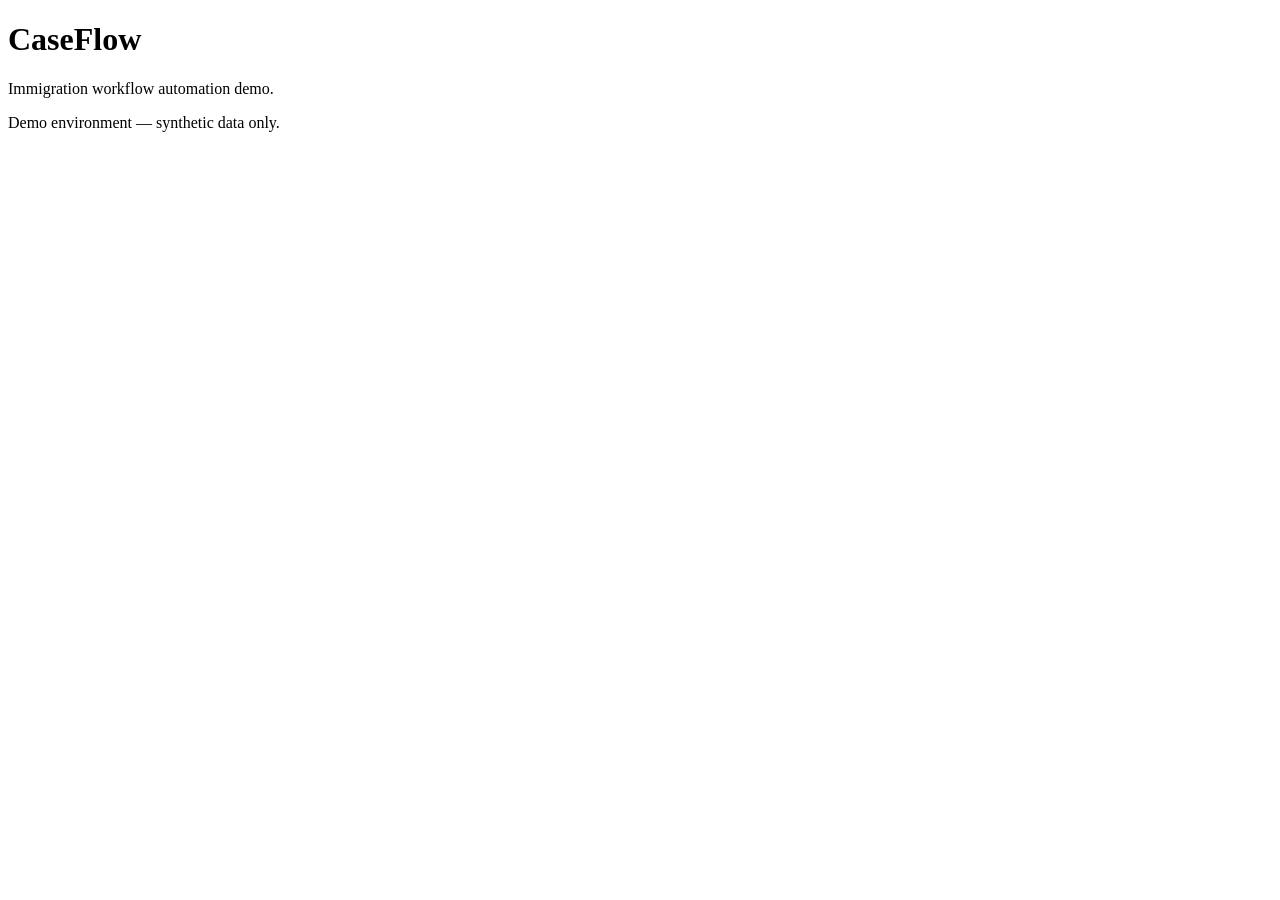
==== static/index.html @ c0439cb5 "Initial Commit" ====
<!DOCTYPE html>
<html lang="en">
<head>
    <meta charset="UTF-8">
    <meta name="viewport" content="width=device-width, initial-scale=1.0">
    <title>CaseFlow</title>
</head>
<body>
    <h1>CaseFlow</h1>
    <p>Immigration workflow automation demo.</p>
    <p>Demo environment — synthetic data only.</p>
</body>
</html>
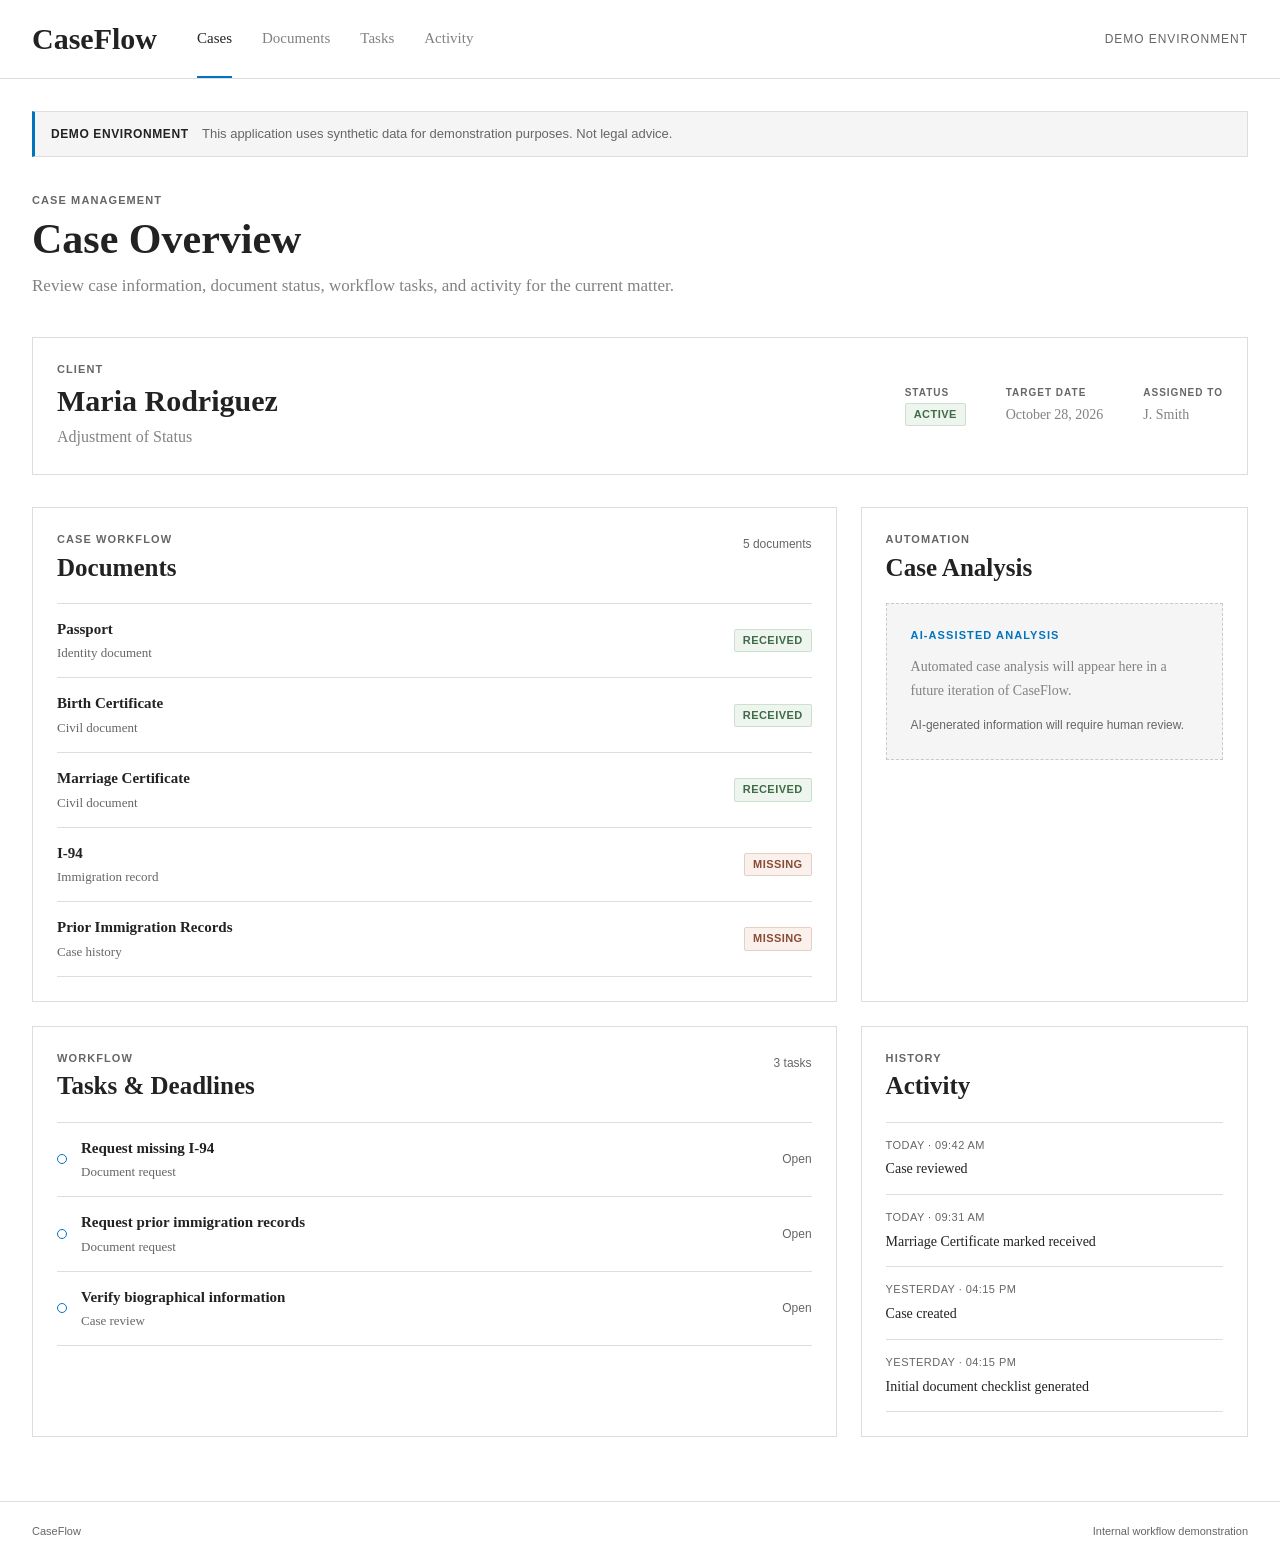
==== commit 0f56872a: "Basic Stylesheet" ====
--- a/static/index.html
+++ b/static/index.html
@@ -3,11 +3,272 @@
 <head>
     <meta charset="UTF-8">
     <meta name="viewport" content="width=device-width, initial-scale=1.0">
+
     <title>CaseFlow</title>
+
+    <link rel="stylesheet" href="/static/style.css">
 </head>
+
 <body>
-    <h1>CaseFlow</h1>
-    <p>Immigration workflow automation demo.</p>
-    <p>Demo environment — synthetic data only.</p>
+
+    <header class="site-header">
+        <div class="header-inner">
+            <a href="/" class="site-title">CaseFlow</a>
+
+            <nav class="main-navigation" aria-label="Main navigation">
+                <a href="#" class="active">Cases</a>
+                <a href="#">Documents</a>
+                <a href="#">Tasks</a>
+                <a href="#">Activity</a>
+            </nav>
+
+            <div class="environment-label">
+                Demo Environment
+            </div>
+        </div>
+    </header>
+
+
+    <main class="page-container">
+
+        <div class="demo-notice">
+            <strong>DEMO ENVIRONMENT</strong>
+            This application uses synthetic data for demonstration purposes.
+            Not legal advice.
+        </div>
+
+
+        <section class="page-introduction">
+            <p class="eyebrow">CASE MANAGEMENT</p>
+
+            <h1>Case Overview</h1>
+
+            <p class="introduction-text">
+                Review case information, document status, workflow tasks,
+                and activity for the current matter.
+            </p>
+        </section>
+
+
+        <section class="case-header">
+
+            <div>
+                <p class="section-label">CLIENT</p>
+                <h2>Maria Rodriguez</h2>
+                <p class="matter-type">Adjustment of Status</p>
+            </div>
+
+            <div class="case-meta">
+
+                <div class="meta-item">
+                    <span class="meta-label">STATUS</span>
+                    <span class="status status-active">Active</span>
+                </div>
+
+                <div class="meta-item">
+                    <span class="meta-label">TARGET DATE</span>
+                    <span>October 28, 2026</span>
+                </div>
+
+                <div class="meta-item">
+                    <span class="meta-label">ASSIGNED TO</span>
+                    <span>J. Smith</span>
+                </div>
+
+            </div>
+
+        </section>
+
+
+        <div class="content-grid">
+
+            <section class="content-section documents-section">
+
+                <div class="section-heading">
+                    <div>
+                        <p class="section-label">CASE WORKFLOW</p>
+                        <h2>Documents</h2>
+                    </div>
+
+                    <span class="section-count">5 documents</span>
+                </div>
+
+                <div class="document-list">
+
+                    <div class="document-row">
+                        <div>
+                            <strong>Passport</strong>
+                            <span>Identity document</span>
+                        </div>
+
+                        <span class="status status-received">Received</span>
+                    </div>
+
+                    <div class="document-row">
+                        <div>
+                            <strong>Birth Certificate</strong>
+                            <span>Civil document</span>
+                        </div>
+
+                        <span class="status status-received">Received</span>
+                    </div>
+
+                    <div class="document-row">
+                        <div>
+                            <strong>Marriage Certificate</strong>
+                            <span>Civil document</span>
+                        </div>
+
+                        <span class="status status-received">Received</span>
+                    </div>
+
+                    <div class="document-row document-missing">
+                        <div>
+                            <strong>I-94</strong>
+                            <span>Immigration record</span>
+                        </div>
+
+                        <span class="status status-missing">Missing</span>
+                    </div>
+
+                    <div class="document-row document-missing">
+                        <div>
+                            <strong>Prior Immigration Records</strong>
+                            <span>Case history</span>
+                        </div>
+
+                        <span class="status status-missing">Missing</span>
+                    </div>
+
+                </div>
+
+            </section>
+
+
+            <section class="content-section analysis-section">
+
+                <div class="section-heading">
+                    <div>
+                        <p class="section-label">AUTOMATION</p>
+                        <h2>Case Analysis</h2>
+                    </div>
+                </div>
+
+                <div class="analysis-placeholder">
+
+                    <p class="placeholder-label">AI-ASSISTED ANALYSIS</p>
+
+                    <p>
+                        Automated case analysis will appear here in a
+                        future iteration of CaseFlow.
+                    </p>
+
+                    <p class="review-note">
+                        AI-generated information will require human review.
+                    </p>
+
+                </div>
+
+            </section>
+
+
+            <section class="content-section tasks-section">
+
+                <div class="section-heading">
+                    <div>
+                        <p class="section-label">WORKFLOW</p>
+                        <h2>Tasks &amp; Deadlines</h2>
+                    </div>
+
+                    <span class="section-count">3 tasks</span>
+                </div>
+
+                <div class="task-list">
+
+                    <div class="task-row">
+                        <div class="task-indicator"></div>
+
+                        <div class="task-content">
+                            <strong>Request missing I-94</strong>
+                            <span>Document request</span>
+                        </div>
+
+                        <span class="task-status">Open</span>
+                    </div>
+
+                    <div class="task-row">
+                        <div class="task-indicator"></div>
+
+                        <div class="task-content">
+                            <strong>Request prior immigration records</strong>
+                            <span>Document request</span>
+                        </div>
+
+                        <span class="task-status">Open</span>
+                    </div>
+
+                    <div class="task-row">
+                        <div class="task-indicator"></div>
+
+                        <div class="task-content">
+                            <strong>Verify biographical information</strong>
+                            <span>Case review</span>
+                        </div>
+
+                        <span class="task-status">Open</span>
+                    </div>
+
+                </div>
+
+            </section>
+
+
+            <section class="content-section activity-section">
+
+                <div class="section-heading">
+                    <div>
+                        <p class="section-label">HISTORY</p>
+                        <h2>Activity</h2>
+                    </div>
+                </div>
+
+                <div class="activity-list">
+
+                    <div class="activity-row">
+                        <time>Today · 09:42 AM</time>
+                        <p>Case reviewed</p>
+                    </div>
+
+                    <div class="activity-row">
+                        <time>Today · 09:31 AM</time>
+                        <p>Marriage Certificate marked received</p>
+                    </div>
+
+                    <div class="activity-row">
+                        <time>Yesterday · 04:15 PM</time>
+                        <p>Case created</p>
+                    </div>
+
+                    <div class="activity-row">
+                        <time>Yesterday · 04:15 PM</time>
+                        <p>Initial document checklist generated</p>
+                    </div>
+
+                </div>
+
+            </section>
+
+        </div>
+
+    </main>
+
+
+    <footer class="site-footer">
+        <div class="footer-inner">
+            <span>CaseFlow</span>
+            <span>Internal workflow demonstration</span>
+        </div>
+    </footer>
+
 </body>
 </html>
--- a/static/style.css
+++ b/static/style.css
@@ -0,0 +1,593 @@
+/* --------------------------------------------------
+   CaseFlow
+   Konare-inspired application styles
+   -------------------------------------------------- */
+
+:root {
+    --color-text: #808285;
+    --color-heading: #222222;
+    --color-primary: #0274be;
+    --color-link: #4169e1;
+    --color-link-hover: #191970;
+    --color-background: #ffffff;
+    --color-light-background: #f5f5f5;
+    --color-border: #dddddd;
+    --color-muted: #666666;
+
+    --radius: 2px;
+
+    --content-width: 1400px;
+    --page-padding: 32px;
+}
+
+
+/* --------------------------------------------------
+   Base
+   -------------------------------------------------- */
+
+* {
+    box-sizing: border-box;
+}
+
+html {
+    font-size: 16px;
+}
+
+body {
+    margin: 0;
+    background: var(--color-background);
+    color: var(--color-text);
+    font-family: Georgia, "Times New Roman", serif;
+    line-height: 1.7;
+}
+
+a {
+    color: var(--color-link);
+    text-decoration: none;
+}
+
+a:hover {
+    color: var(--color-link-hover);
+}
+
+
+/* --------------------------------------------------
+   Header
+   -------------------------------------------------- */
+
+.site-header {
+    background: #ffffff;
+    border-bottom: 1px solid var(--color-border);
+}
+
+.header-inner {
+    max-width: var(--content-width);
+    margin: 0 auto;
+    min-height: 78px;
+    padding: 0 var(--page-padding);
+
+    display: flex;
+    align-items: center;
+    gap: 40px;
+}
+
+.site-title {
+    color: var(--color-heading);
+    font-size: 30px;
+    font-weight: 700;
+    line-height: 1;
+    white-space: nowrap;
+}
+
+.site-title:hover {
+    color: var(--color-heading);
+}
+
+.main-navigation {
+    display: flex;
+    align-self: stretch;
+    align-items: center;
+    gap: 30px;
+}
+
+.main-navigation a {
+    position: relative;
+
+    display: flex;
+    align-items: center;
+
+    height: 100%;
+
+    color: var(--color-text);
+    font-size: 15px;
+}
+
+.main-navigation a:hover,
+.main-navigation a.active {
+    color: var(--color-heading);
+}
+
+.main-navigation a.active::after {
+    content: "";
+
+    position: absolute;
+    bottom: 0;
+    left: 0;
+    right: 0;
+
+    height: 2px;
+    background: var(--color-primary);
+}
+
+.environment-label {
+    margin-left: auto;
+
+    color: var(--color-muted);
+    font-family: Arial, Helvetica, sans-serif;
+    font-size: 12px;
+    text-transform: uppercase;
+    letter-spacing: 0.08em;
+}
+
+
+/* --------------------------------------------------
+   Main layout
+   -------------------------------------------------- */
+
+.page-container {
+    max-width: var(--content-width);
+    margin: 0 auto;
+    padding: 32px var(--page-padding) 64px;
+}
+
+.demo-notice {
+    margin-bottom: 36px;
+    padding: 12px 16px;
+
+    border: 1px solid var(--color-border);
+    border-left: 3px solid var(--color-primary);
+
+    background: var(--color-light-background);
+
+    color: var(--color-muted);
+    font-family: Arial, Helvetica, sans-serif;
+    font-size: 13px;
+    line-height: 1.5;
+}
+
+.demo-notice strong {
+    margin-right: 10px;
+
+    color: var(--color-heading);
+    font-size: 12px;
+    letter-spacing: 0.05em;
+}
+
+
+/* --------------------------------------------------
+   Typography
+   -------------------------------------------------- */
+
+.eyebrow,
+.section-label,
+.meta-label,
+.placeholder-label {
+    margin: 0;
+
+    color: var(--color-muted);
+    font-family: Arial, Helvetica, sans-serif;
+    font-size: 11px;
+    font-weight: 600;
+    line-height: 1.4;
+    letter-spacing: 0.1em;
+    text-transform: uppercase;
+}
+
+.page-introduction {
+    margin-bottom: 36px;
+}
+
+.page-introduction h1 {
+    margin: 6px 0 8px;
+
+    color: var(--color-heading);
+    font-size: 42px;
+    font-weight: 700;
+    line-height: 1.2;
+}
+
+.introduction-text {
+    max-width: 760px;
+    margin: 0;
+
+    font-size: 17px;
+}
+
+
+/* --------------------------------------------------
+   Case header
+   -------------------------------------------------- */
+
+.case-header {
+    margin-bottom: 32px;
+    padding: 24px;
+
+    border: 1px solid var(--color-border);
+
+    display: flex;
+    justify-content: space-between;
+    gap: 40px;
+}
+
+.case-header h2 {
+    margin: 4px 0 0;
+
+    color: var(--color-heading);
+    font-size: 30px;
+    line-height: 1.25;
+}
+
+.matter-type {
+    margin: 4px 0 0;
+    font-size: 16px;
+}
+
+.case-meta {
+    display: flex;
+    align-items: center;
+    gap: 40px;
+}
+
+.meta-item {
+    display: flex;
+    flex-direction: column;
+    gap: 3px;
+
+    font-size: 14px;
+}
+
+.meta-label {
+    font-size: 10px;
+}
+
+
+/* --------------------------------------------------
+   Status
+   -------------------------------------------------- */
+
+.status {
+    display: inline-block;
+
+    padding: 3px 8px;
+
+    border-radius: var(--radius);
+
+    font-family: Arial, Helvetica, sans-serif;
+    font-size: 11px;
+    font-weight: 600;
+    line-height: 1.4;
+    text-transform: uppercase;
+    letter-spacing: 0.04em;
+}
+
+.status-active,
+.status-received {
+    color: #3f6b46;
+    background: #eef5ef;
+    border: 1px solid #cddfce;
+}
+
+.status-missing {
+    color: #8a4b35;
+    background: #faf1ed;
+    border: 1px solid #e5cfc4;
+}
+
+
+/* --------------------------------------------------
+   Content grid
+   -------------------------------------------------- */
+
+.content-grid {
+    display: grid;
+    grid-template-columns: minmax(0, 1.35fr) minmax(320px, 0.65fr);
+    gap: 24px;
+}
+
+.content-section {
+    min-width: 0;
+    padding: 24px;
+
+    border: 1px solid var(--color-border);
+}
+
+.section-heading {
+    display: flex;
+    justify-content: space-between;
+    align-items: flex-start;
+    gap: 20px;
+
+    margin-bottom: 20px;
+}
+
+.section-heading h2 {
+    margin: 4px 0 0;
+
+    color: var(--color-heading);
+    font-size: 25px;
+    line-height: 1.25;
+}
+
+.section-count {
+    padding-top: 2px;
+
+    color: var(--color-muted);
+    font-family: Arial, Helvetica, sans-serif;
+    font-size: 12px;
+}
+
+
+/* --------------------------------------------------
+   Documents
+   -------------------------------------------------- */
+
+.documents-section {
+    grid-column: 1;
+}
+
+.document-list {
+    border-top: 1px solid var(--color-border);
+}
+
+.document-row {
+    min-height: 68px;
+    padding: 13px 0;
+
+    border-bottom: 1px solid var(--color-border);
+
+    display: flex;
+    align-items: center;
+    justify-content: space-between;
+    gap: 20px;
+}
+
+.document-row > div {
+    display: flex;
+    flex-direction: column;
+}
+
+.document-row strong {
+    color: var(--color-heading);
+    font-size: 15px;
+    font-weight: 600;
+}
+
+.document-row span:not(.status) {
+    color: var(--color-muted);
+    font-size: 13px;
+}
+
+
+/* --------------------------------------------------
+   AI analysis
+   -------------------------------------------------- */
+
+.analysis-section {
+    grid-column: 2;
+}
+
+.analysis-placeholder {
+    padding: 24px;
+
+    border: 1px dashed #c9c9c9;
+    background: var(--color-light-background);
+
+    font-size: 14px;
+}
+
+.analysis-placeholder p {
+    margin: 0 0 12px;
+}
+
+.analysis-placeholder p:last-child {
+    margin-bottom: 0;
+}
+
+.placeholder-label {
+    color: var(--color-primary);
+}
+
+.review-note {
+    color: var(--color-muted);
+    font-family: Arial, Helvetica, sans-serif;
+    font-size: 12px;
+}
+
+
+/* --------------------------------------------------
+   Tasks
+   -------------------------------------------------- */
+
+.tasks-section {
+    grid-column: 1;
+}
+
+.task-list {
+    border-top: 1px solid var(--color-border);
+}
+
+.task-row {
+    min-height: 70px;
+    padding: 13px 0;
+
+    border-bottom: 1px solid var(--color-border);
+
+    display: flex;
+    align-items: center;
+    gap: 14px;
+}
+
+.task-indicator {
+    width: 10px;
+    height: 10px;
+
+    border: 1px solid var(--color-primary);
+    border-radius: 50%;
+
+    flex-shrink: 0;
+}
+
+.task-content {
+    display: flex;
+    flex-direction: column;
+    flex: 1;
+}
+
+.task-content strong {
+    color: var(--color-heading);
+    font-size: 15px;
+    font-weight: 600;
+}
+
+.task-content span {
+    color: var(--color-muted);
+    font-size: 13px;
+}
+
+.task-status {
+    color: var(--color-muted);
+    font-family: Arial, Helvetica, sans-serif;
+    font-size: 12px;
+}
+
+
+/* --------------------------------------------------
+   Activity
+   -------------------------------------------------- */
+
+.activity-section {
+    grid-column: 2;
+}
+
+.activity-list {
+    border-top: 1px solid var(--color-border);
+}
+
+.activity-row {
+    padding: 13px 0;
+
+    border-bottom: 1px solid var(--color-border);
+}
+
+.activity-row time {
+    display: block;
+
+    color: var(--color-muted);
+    font-family: Arial, Helvetica, sans-serif;
+    font-size: 11px;
+    text-transform: uppercase;
+    letter-spacing: 0.04em;
+}
+
+.activity-row p {
+    margin: 3px 0 0;
+
+    color: var(--color-heading);
+    font-size: 14px;
+}
+
+
+/* --------------------------------------------------
+   Footer
+   -------------------------------------------------- */
+
+.site-footer {
+    border-top: 1px solid var(--color-border);
+}
+
+.footer-inner {
+    max-width: var(--content-width);
+    margin: 0 auto;
+    padding: 20px var(--page-padding);
+
+    display: flex;
+    justify-content: space-between;
+    gap: 20px;
+
+    color: var(--color-muted);
+    font-family: Arial, Helvetica, sans-serif;
+    font-size: 11px;
+}
+
+
+/* --------------------------------------------------
+   Responsive
+   -------------------------------------------------- */
+
+@media (max-width: 900px) {
+
+    .header-inner {
+        gap: 24px;
+    }
+
+    .case-header {
+        flex-direction: column;
+    }
+
+    .case-meta {
+        flex-wrap: wrap;
+        gap: 24px;
+    }
+
+    .content-grid {
+        grid-template-columns: 1fr;
+    }
+
+    .documents-section,
+    .analysis-section,
+    .tasks-section,
+    .activity-section {
+        grid-column: 1;
+    }
+}
+
+
+@media (max-width: 700px) {
+
+    :root {
+        --page-padding: 20px;
+    }
+
+    .header-inner {
+        min-height: auto;
+        padding-top: 18px;
+        padding-bottom: 18px;
+
+        flex-wrap: wrap;
+    }
+
+    .main-navigation {
+        order: 3;
+        width: 100%;
+        height: 42px;
+
+        gap: 24px;
+    }
+
+    .environment-label {
+        margin-left: auto;
+    }
+
+    .page-introduction h1 {
+        font-size: 34px;
+    }
+
+    .case-header,
+    .content-section {
+        padding: 18px;
+    }
+
+    .footer-inner {
+        flex-direction: column;
+    }
+}
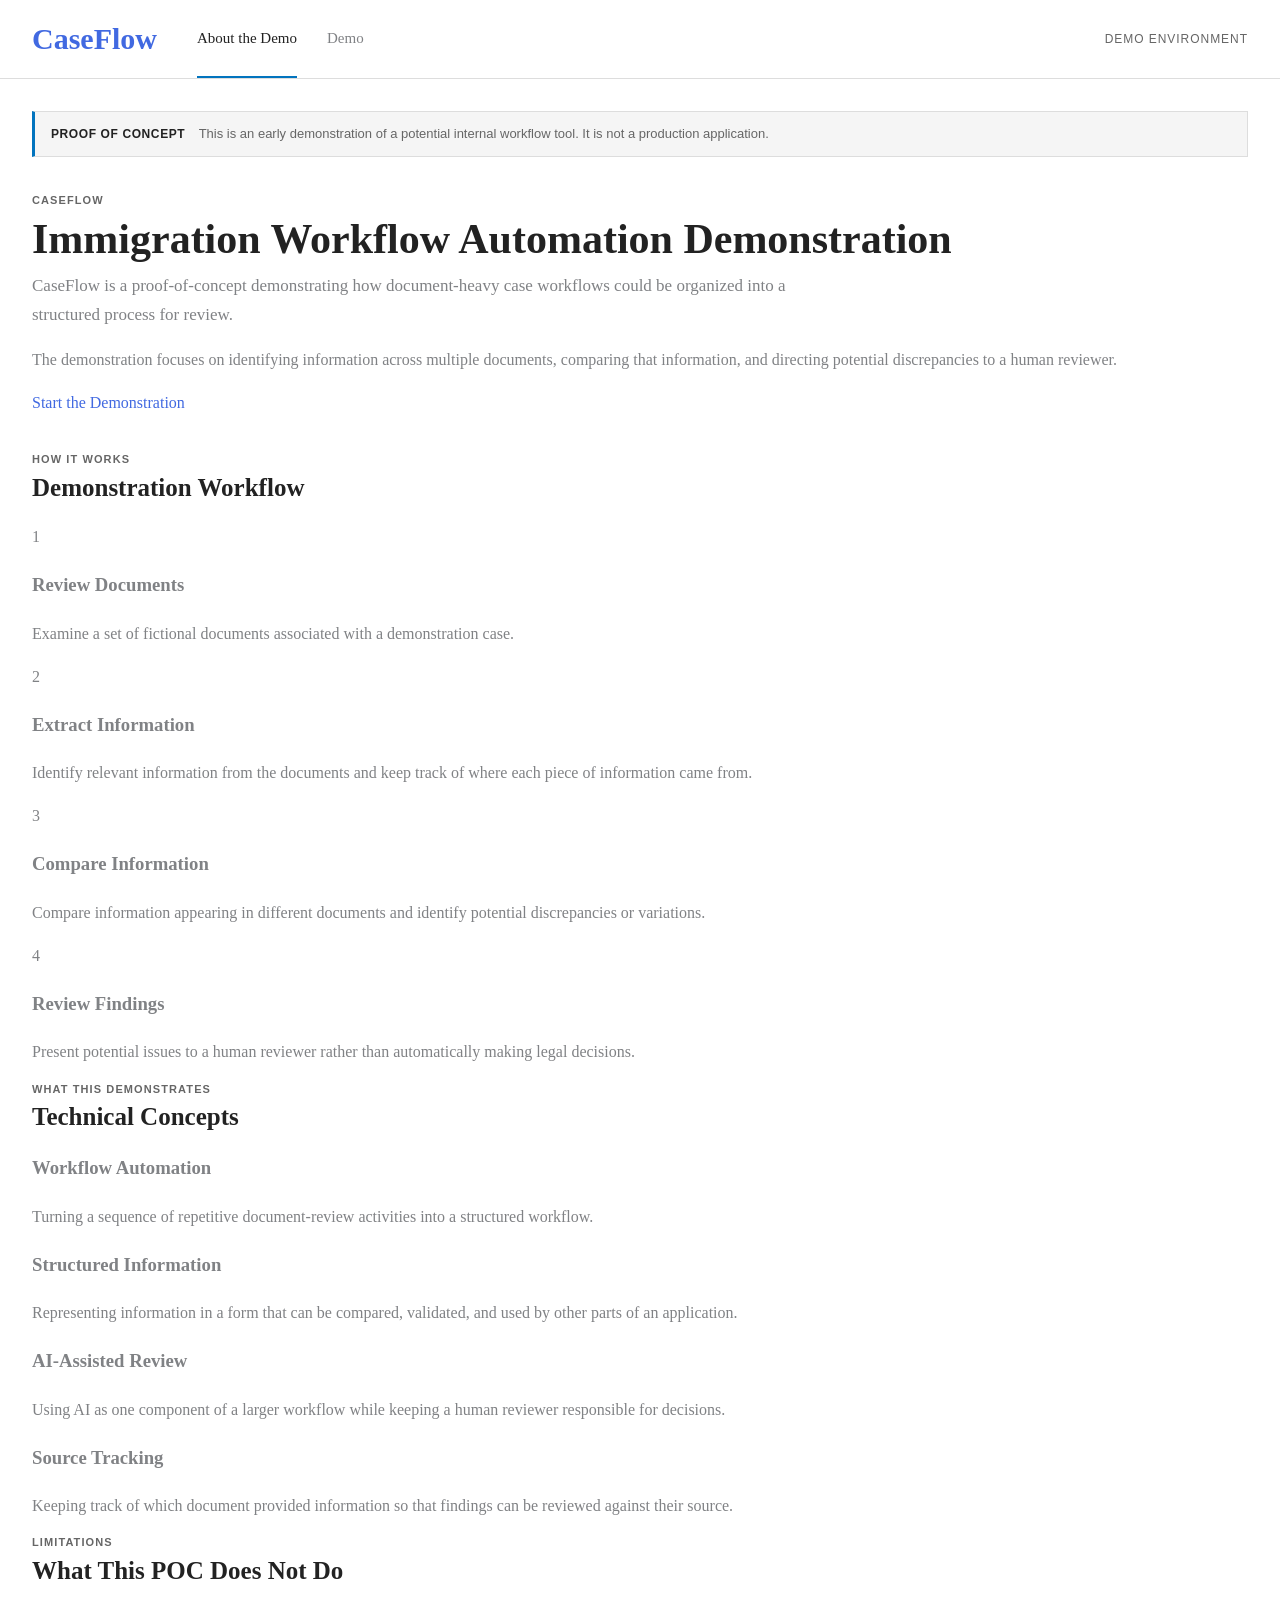
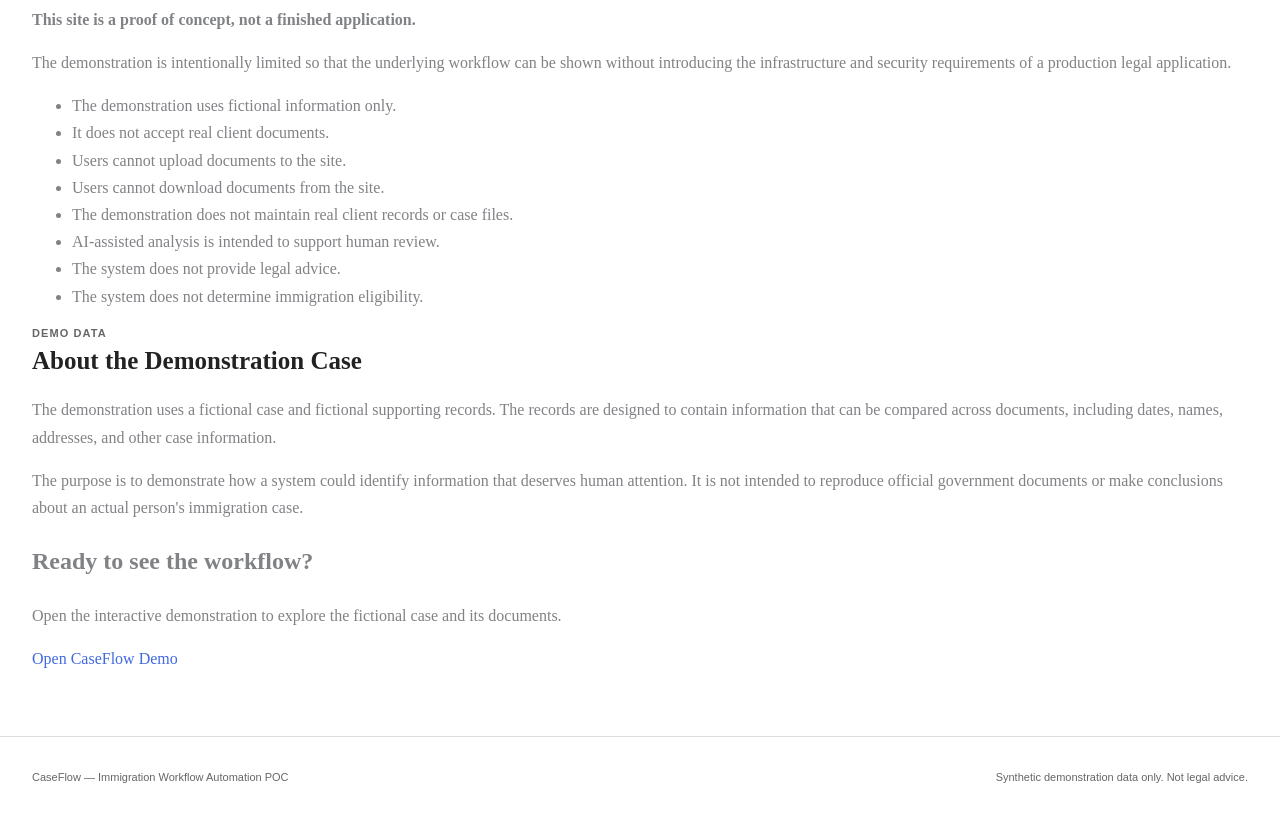
==== commit bc158075: "Demonstration Workflow" ====
--- a/static/index.html
+++ b/static/index.html
@@ -3,28 +3,27 @@
 <head>
     <meta charset="UTF-8">
     <meta name="viewport" content="width=device-width, initial-scale=1.0">
-
     <title>CaseFlow</title>
-
     <link rel="stylesheet" href="/static/style.css">
 </head>
-
 <body>
 
     <header class="site-header">
         <div class="header-inner">
-            <a href="/" class="site-title">CaseFlow</a>
+
+            <div class="site-title">
+                <a href="/">CaseFlow</a>
+            </div>
 
             <nav class="main-navigation" aria-label="Main navigation">
-                <a href="#" class="active">Cases</a>
-                <a href="#">Documents</a>
-                <a href="#">Tasks</a>
-                <a href="#">Activity</a>
+                <a href="/" class="active">About the Demo</a>
+                <a href="/static/demo.html">Demo</a>
             </nav>
 
             <div class="environment-label">
                 Demo Environment
             </div>
+
         </div>
     </header>
 
@@ -32,241 +31,270 @@
     <main class="page-container">
 
         <div class="demo-notice">
-            <strong>DEMO ENVIRONMENT</strong>
-            This application uses synthetic data for demonstration purposes.
-            Not legal advice.
+            <strong>PROOF OF CONCEPT</strong>
+            <span>
+                This is an early demonstration of a potential internal
+                workflow tool. It is not a production application.
+            </span>
         </div>
 
 
         <section class="page-introduction">
-            <p class="eyebrow">CASE MANAGEMENT</p>
-
-            <h1>Case Overview</h1>
+
+            <p class="section-label">CASEFLOW</p>
+
+            <h1>
+                Immigration Workflow Automation Demonstration
+            </h1>
 
             <p class="introduction-text">
-                Review case information, document status, workflow tasks,
-                and activity for the current matter.
-            </p>
-        </section>
-
-
-        <section class="case-header">
-
-            <div>
-                <p class="section-label">CLIENT</p>
-                <h2>Maria Rodriguez</h2>
-                <p class="matter-type">Adjustment of Status</p>
-            </div>
-
-            <div class="case-meta">
-
-                <div class="meta-item">
-                    <span class="meta-label">STATUS</span>
-                    <span class="status status-active">Active</span>
-                </div>
-
-                <div class="meta-item">
-                    <span class="meta-label">TARGET DATE</span>
-                    <span>October 28, 2026</span>
-                </div>
-
-                <div class="meta-item">
-                    <span class="meta-label">ASSIGNED TO</span>
-                    <span>J. Smith</span>
-                </div>
-
-            </div>
-
-        </section>
-
-
-        <div class="content-grid">
-
-            <section class="content-section documents-section">
-
-                <div class="section-heading">
+                CaseFlow is a proof-of-concept demonstrating how document-heavy
+                case workflows could be organized into a structured process
+                for review.
+            </p>
+
+            <p>
+                The demonstration focuses on identifying information across
+                multiple documents, comparing that information, and directing
+                potential discrepancies to a human reviewer.
+            </p>
+
+            <a href="/static/demo.html" class="button-primary">
+                Start the Demonstration
+            </a>
+
+        </section>
+
+
+        <section class="information-section">
+
+            <div class="section-heading">
+                <div>
+                    <p class="section-label">HOW IT WORKS</p>
+                    <h2>Demonstration Workflow</h2>
+                </div>
+            </div>
+
+            <div class="workflow-overview">
+
+                <div class="workflow-overview-item">
+                    <span class="workflow-number">1</span>
+
                     <div>
-                        <p class="section-label">CASE WORKFLOW</p>
-                        <h2>Documents</h2>
+                        <h3>Review Documents</h3>
+                        <p>
+                            Examine a set of fictional documents associated
+                            with a demonstration case.
+                        </p>
                     </div>
-
-                    <span class="section-count">5 documents</span>
-                </div>
-
-                <div class="document-list">
-
-                    <div class="document-row">
-                        <div>
-                            <strong>Passport</strong>
-                            <span>Identity document</span>
-                        </div>
-
-                        <span class="status status-received">Received</span>
+                </div>
+
+                <div class="workflow-overview-item">
+                    <span class="workflow-number">2</span>
+
+                    <div>
+                        <h3>Extract Information</h3>
+                        <p>
+                            Identify relevant information from the documents
+                            and keep track of where each piece of information
+                            came from.
+                        </p>
                     </div>
-
-                    <div class="document-row">
-                        <div>
-                            <strong>Birth Certificate</strong>
-                            <span>Civil document</span>
-                        </div>
-
-                        <span class="status status-received">Received</span>
+                </div>
+
+                <div class="workflow-overview-item">
+                    <span class="workflow-number">3</span>
+
+                    <div>
+                        <h3>Compare Information</h3>
+                        <p>
+                            Compare information appearing in different
+                            documents and identify potential discrepancies or
+                            variations.
+                        </p>
                     </div>
-
-                    <div class="document-row">
-                        <div>
-                            <strong>Marriage Certificate</strong>
-                            <span>Civil document</span>
-                        </div>
-
-                        <span class="status status-received">Received</span>
+                </div>
+
+                <div class="workflow-overview-item">
+                    <span class="workflow-number">4</span>
+
+                    <div>
+                        <h3>Review Findings</h3>
+                        <p>
+                            Present potential issues to a human reviewer rather
+                            than automatically making legal decisions.
+                        </p>
                     </div>
-
-                    <div class="document-row document-missing">
-                        <div>
-                            <strong>I-94</strong>
-                            <span>Immigration record</span>
-                        </div>
-
-                        <span class="status status-missing">Missing</span>
-                    </div>
-
-                    <div class="document-row document-missing">
-                        <div>
-                            <strong>Prior Immigration Records</strong>
-                            <span>Case history</span>
-                        </div>
-
-                        <span class="status status-missing">Missing</span>
-                    </div>
-
-                </div>
-
-            </section>
-
-
-            <section class="content-section analysis-section">
-
-                <div class="section-heading">
-                    <div>
-                        <p class="section-label">AUTOMATION</p>
-                        <h2>Case Analysis</h2>
-                    </div>
-                </div>
-
-                <div class="analysis-placeholder">
-
-                    <p class="placeholder-label">AI-ASSISTED ANALYSIS</p>
-
+                </div>
+
+            </div>
+
+        </section>
+
+
+        <section class="information-section">
+
+            <div class="section-heading">
+                <div>
+                    <p class="section-label">WHAT THIS DEMONSTRATES</p>
+                    <h2>Technical Concepts</h2>
+                </div>
+            </div>
+
+            <div class="feature-grid">
+
+                <div class="feature-item">
+                    <h3>Workflow Automation</h3>
                     <p>
-                        Automated case analysis will appear here in a
-                        future iteration of CaseFlow.
+                        Turning a sequence of repetitive document-review
+                        activities into a structured workflow.
                     </p>
-
-                    <p class="review-note">
-                        AI-generated information will require human review.
+                </div>
+
+                <div class="feature-item">
+                    <h3>Structured Information</h3>
+                    <p>
+                        Representing information in a form that can be
+                        compared, validated, and used by other parts of an
+                        application.
                     </p>
-
-                </div>
-
-            </section>
-
-
-            <section class="content-section tasks-section">
-
-                <div class="section-heading">
-                    <div>
-                        <p class="section-label">WORKFLOW</p>
-                        <h2>Tasks &amp; Deadlines</h2>
-                    </div>
-
-                    <span class="section-count">3 tasks</span>
-                </div>
-
-                <div class="task-list">
-
-                    <div class="task-row">
-                        <div class="task-indicator"></div>
-
-                        <div class="task-content">
-                            <strong>Request missing I-94</strong>
-                            <span>Document request</span>
-                        </div>
-
-                        <span class="task-status">Open</span>
-                    </div>
-
-                    <div class="task-row">
-                        <div class="task-indicator"></div>
-
-                        <div class="task-content">
-                            <strong>Request prior immigration records</strong>
-                            <span>Document request</span>
-                        </div>
-
-                        <span class="task-status">Open</span>
-                    </div>
-
-                    <div class="task-row">
-                        <div class="task-indicator"></div>
-
-                        <div class="task-content">
-                            <strong>Verify biographical information</strong>
-                            <span>Case review</span>
-                        </div>
-
-                        <span class="task-status">Open</span>
-                    </div>
-
-                </div>
-
-            </section>
-
-
-            <section class="content-section activity-section">
-
-                <div class="section-heading">
-                    <div>
-                        <p class="section-label">HISTORY</p>
-                        <h2>Activity</h2>
-                    </div>
-                </div>
-
-                <div class="activity-list">
-
-                    <div class="activity-row">
-                        <time>Today · 09:42 AM</time>
-                        <p>Case reviewed</p>
-                    </div>
-
-                    <div class="activity-row">
-                        <time>Today · 09:31 AM</time>
-                        <p>Marriage Certificate marked received</p>
-                    </div>
-
-                    <div class="activity-row">
-                        <time>Yesterday · 04:15 PM</time>
-                        <p>Case created</p>
-                    </div>
-
-                    <div class="activity-row">
-                        <time>Yesterday · 04:15 PM</time>
-                        <p>Initial document checklist generated</p>
-                    </div>
-
-                </div>
-
-            </section>
-
-        </div>
+                </div>
+
+                <div class="feature-item">
+                    <h3>AI-Assisted Review</h3>
+                    <p>
+                        Using AI as one component of a larger workflow while
+                        keeping a human reviewer responsible for decisions.
+                    </p>
+                </div>
+
+                <div class="feature-item">
+                    <h3>Source Tracking</h3>
+                    <p>
+                        Keeping track of which document provided information
+                        so that findings can be reviewed against their source.
+                    </p>
+                </div>
+
+            </div>
+
+        </section>
+
+
+        <section class="information-section">
+
+            <div class="section-heading">
+                <div>
+                    <p class="section-label">LIMITATIONS</p>
+                    <h2>What This POC Does Not Do</h2>
+                </div>
+            </div>
+
+            <div class="callout">
+
+                <p>
+                    <strong>
+                        This site is a proof of concept, not a finished
+                        application.
+                    </strong>
+                </p>
+
+                <p>
+                    The demonstration is intentionally limited so that the
+                    underlying workflow can be shown without introducing the
+                    infrastructure and security requirements of a production
+                    legal application.
+                </p>
+
+                <ul>
+                    <li>
+                        The demonstration uses fictional information only.
+                    </li>
+                    <li>
+                        It does not accept real client documents.
+                    </li>
+                    <li>
+                        Users cannot upload documents to the site.
+                    </li>
+                    <li>
+                        Users cannot download documents from the site.
+                    </li>
+                    <li>
+                        The demonstration does not maintain real client
+                        records or case files.
+                    </li>
+                    <li>
+                        AI-assisted analysis is intended to support human
+                        review.
+                    </li>
+                    <li>
+                        The system does not provide legal advice.
+                    </li>
+                    <li>
+                        The system does not determine immigration eligibility.
+                    </li>
+                </ul>
+
+            </div>
+
+        </section>
+
+
+        <section class="information-section">
+
+            <div class="section-heading">
+                <div>
+                    <p class="section-label">DEMO DATA</p>
+                    <h2>About the Demonstration Case</h2>
+                </div>
+            </div>
+
+            <p>
+                The demonstration uses a fictional case and fictional
+                supporting records. The records are designed to contain
+                information that can be compared across documents, including
+                dates, names, addresses, and other case information.
+            </p>
+
+            <p>
+                The purpose is to demonstrate how a system could identify
+                information that deserves human attention. It is not intended
+                to reproduce official government documents or make conclusions
+                about an actual person's immigration case.
+            </p>
+
+        </section>
+
+
+        <section class="demo-start">
+
+            <h2>Ready to see the workflow?</h2>
+
+            <p>
+                Open the interactive demonstration to explore the fictional
+                case and its documents.
+            </p>
+
+            <a href="/static/demo.html" class="button-primary">
+                Open CaseFlow Demo
+            </a>
+
+        </section>
 
     </main>
 
 
     <footer class="site-footer">
         <div class="footer-inner">
-            <span>CaseFlow</span>
-            <span>Internal workflow demonstration</span>
+
+            <p>
+                CaseFlow &mdash; Immigration Workflow Automation POC
+            </p>
+
+            <p>
+                Synthetic demonstration data only. Not legal advice.
+            </p>
+
         </div>
     </footer>
 
